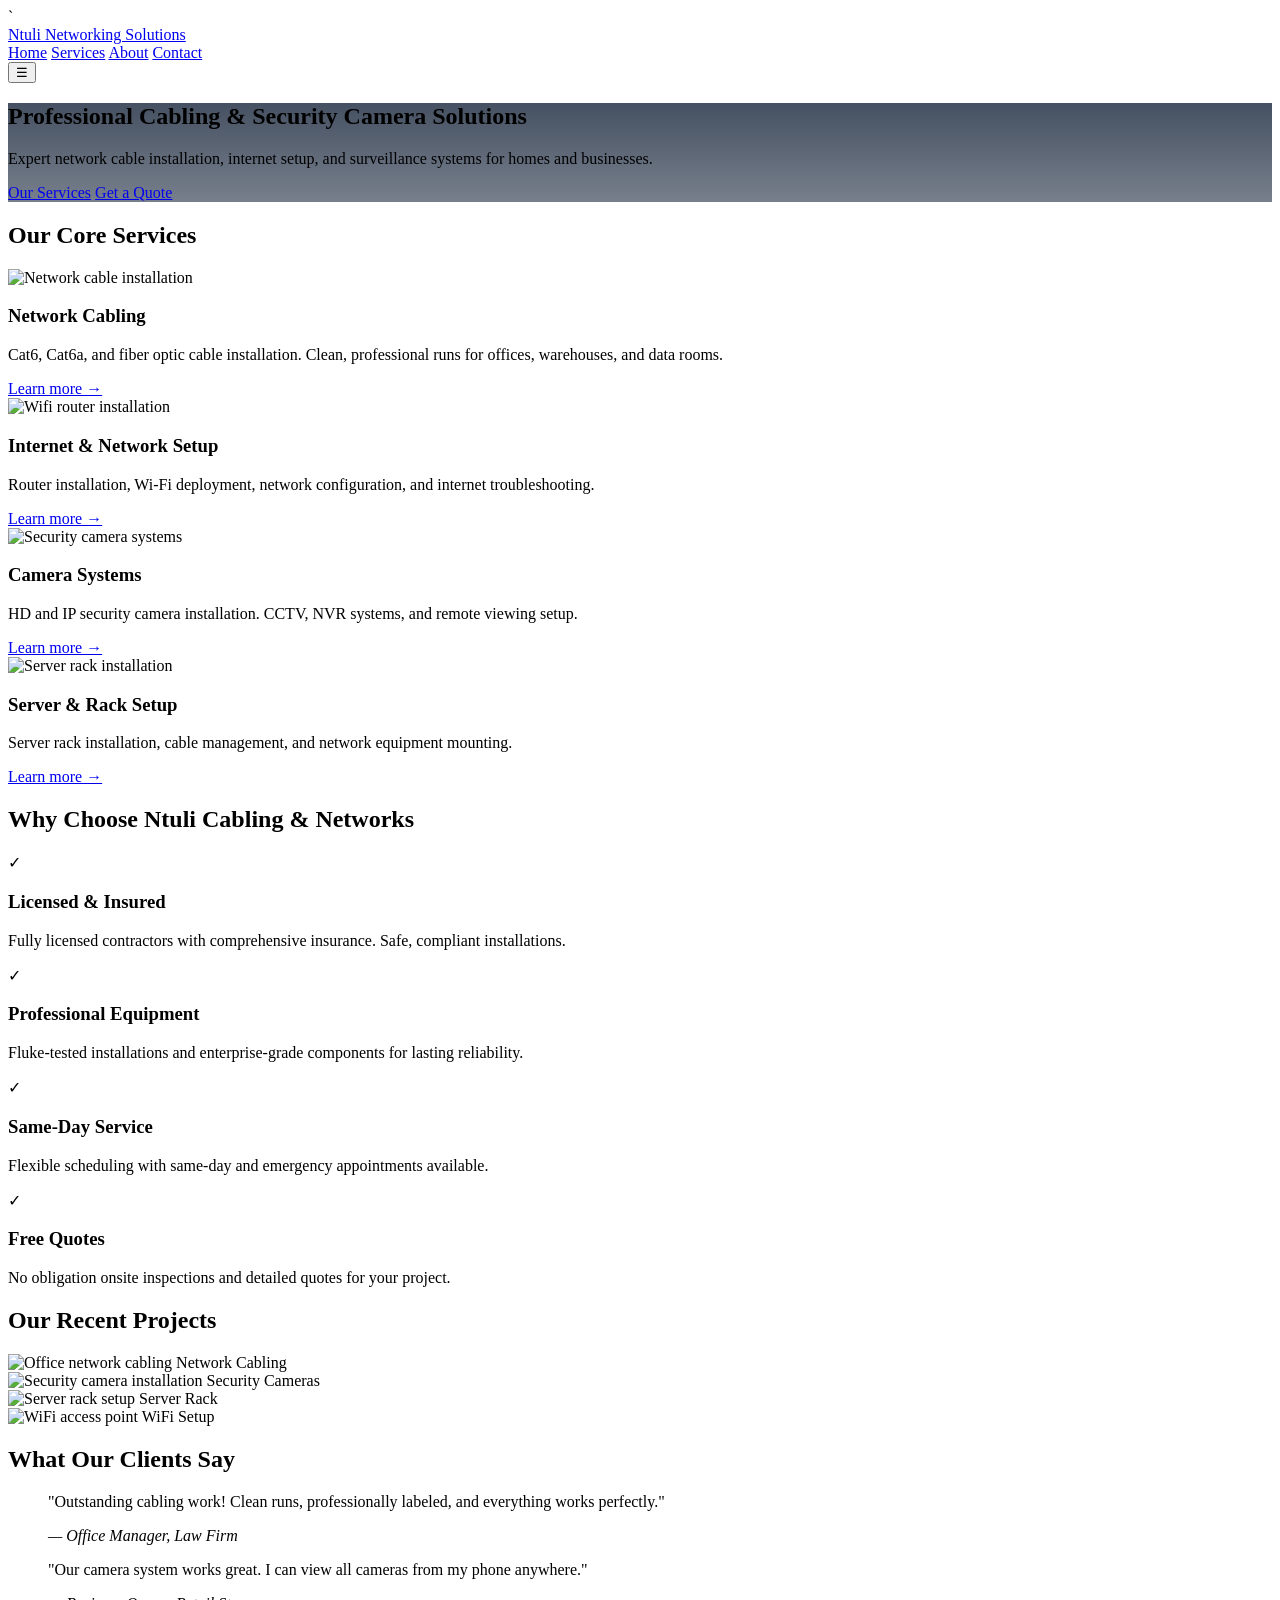
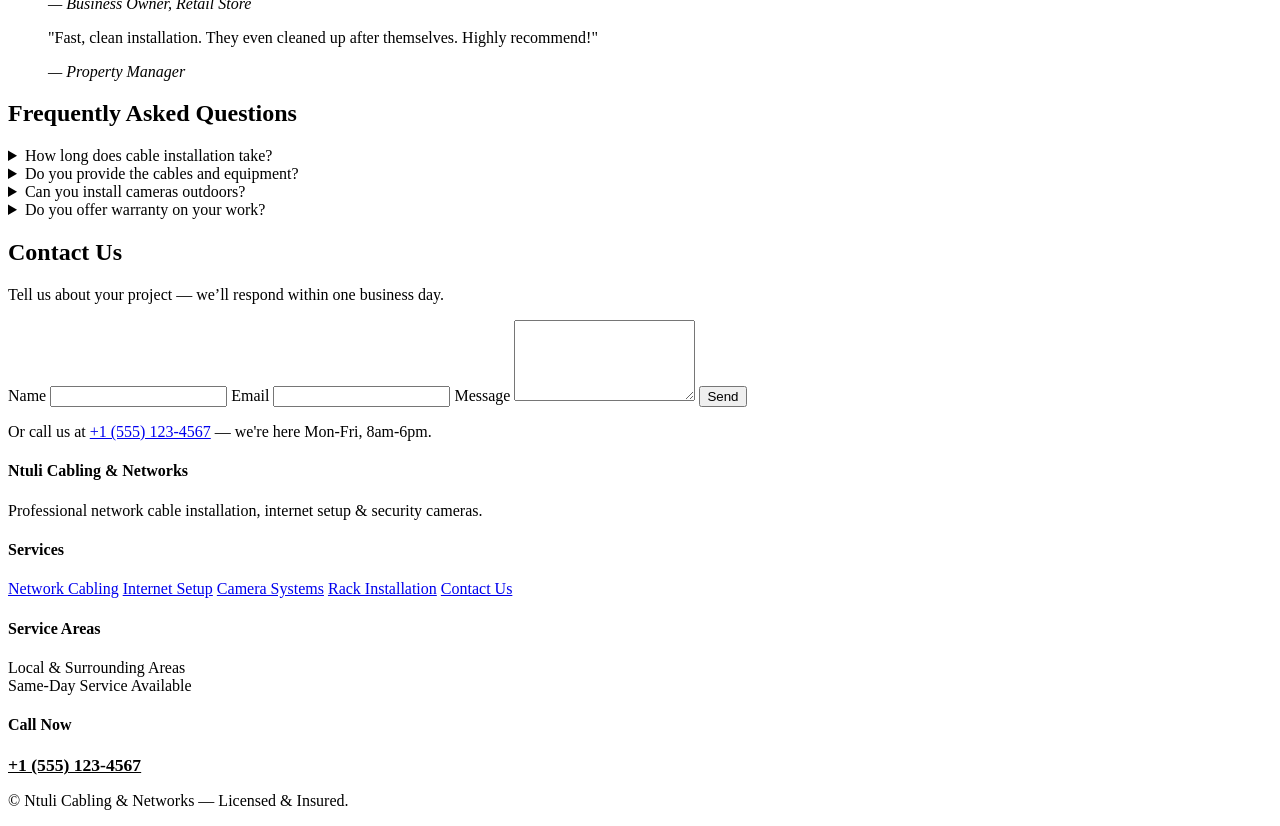
==== index.html @ 5f5aaac6 "Add files via upload" ====
`<!doctype html>
<html lang="en">
  <head>
    <meta charset="utf-8" />
    <meta name="viewport" content="width=device-width, initial-scale=1" />
    <title>Ntuli Networking Solutions</title>
    <link rel="preconnect" href="https://fonts.googleapis.com">
    <link rel="preconnect" href="https://fonts.gstatic.com" crossorigin>
    <link href="https://fonts.googleapis.com/css2?family=Inter:wght@300;400;600;700&display=swap" rel="stylesheet">
    <link rel="stylesheet" href="css/styles.css" />
  </head>
  <body>
    <header class="site-header" role="banner">
      <div class="container header-row">
        <a class="logo" href="index.html">Ntuli <span>Networking Solutions</span></a>
        <nav id="primary-navigation" class="nav" role="navigation" aria-label="Primary navigation">
          <a href="index.html">Home</a>
          <a href="services.html">Services</a>
          <a href="about.html">About</a>
          <a href="contact.html">Contact</a>
        </nav>
        <button class="nav-toggle" aria-label="Toggle navigation" aria-controls="primary-navigation" aria-expanded="false">☰</button>
      </div>
    </header>

    <main>
<section class="hero hero-cables" style="background-image:linear-gradient(rgba(7,22,45,0.75),rgba(7,22,45,0.55)),url('https://picsum.photos/1600/900?grayscale')">
        <div class="container hero-inner">
          <h1>Professional Cabling & Security Camera Solutions</h1>
          <p class="lead">Expert network cable installation, internet setup, and surveillance systems for homes and businesses.</p>
          <div class="hero-actions">
            <a class="btn" href="services.html">Our Services</a>
            <a class="btn ghost" href="contact.html">Get a Quote</a>
          </div>
        </div>
      </section>

      <section id="services" class="container services">
        <h2>Our Core Services</h2>
        <div class="cards">
<article class="card">
            <img src="https://picsum.photos/seed/cable/600/400" alt="Network cable installation" loading="lazy" />
            <h3>Network Cabling</h3>
            <p>Cat6, Cat6a, and fiber optic cable installation. Clean, professional runs for offices, warehouses, and data rooms.</p>
            <a class="card-link" href="services.html#cabling">Learn more →</a>
          </article>
<article class="card">
            <img src="https://picsum.photos/seed/wifi/600/400" alt="Wifi router installation" loading="lazy" />
            <h3>Internet & Network Setup</h3>
            <p>Router installation, Wi-Fi deployment, network configuration, and internet troubleshooting.</p>
            <a class="card-link" href="services.html#internet">Learn more →</a>
          </article>
          <article class="card">
            <img src="https://picsum.photos/seed/camera/600/400" alt="Security camera systems" loading="lazy" />
            <h3>Camera Systems</h3>
            <p>HD and IP security camera installation. CCTV, NVR systems, and remote viewing setup.</p>
            <a class="card-link" href="services.html#cameras">Learn more →</a>
          </article>
          <article class="card">
            <img src="https://picsum.photos/seed/rack/600/400" alt="Server rack installation" loading="lazy" />
            <h3>Server & Rack Setup</h3>
            <p>Server rack installation, cable management, and network equipment mounting.</p>
            <a class="card-link" href="services.html#racks">Learn more →</a>
          </article>
        </div>
      </section>

      <section id="why-us" class="container why-us">
        <h2>Why Choose Ntuli Cabling & Networks</h2>
        <div class="features-grid">
          <div class="feature">
            <div class="feature-icon">✓</div>
            <h3>Licensed & Insured</h3>
            <p>Fully licensed contractors with comprehensive insurance. Safe, compliant installations.</p>
          </div>
          <div class="feature">
            <div class="feature-icon">✓</div>
            <h3>Professional Equipment</h3>
            <p>Fluke-tested installations and enterprise-grade components for lasting reliability.</p>
          </div>
          <div class="feature">
            <div class="feature-icon">✓</div>
            <h3>Same-Day Service</h3>
            <p>Flexible scheduling with same-day and emergency appointments available.</p>
          </div>
          <div class="feature">
            <div class="feature-icon">✓</div>
            <h3>Free Quotes</h3>
            <p>No obligation onsite inspections and detailed quotes for your project.</p>
          </div>
        </div>
      </section>

<section id="gallery" class="container gallery">
        <h2>Our Recent Projects</h2>
        <div class="gallery-grid">
          <div class="gallery-item">
            <img src="https://picsum.photos/seed/gallery1/400/300" alt="Office network cabling" />
            <span>Network Cabling</span>
          </div>
          <div class="gallery-item">
            <img src="https://picsum.photos/seed/gallery2/400/300" alt="Security camera installation" />
            <span>Security Cameras</span>
          </div>
          <div class="gallery-item">
            <img src="https://picsum.photos/seed/gallery3/400/300" alt="Server rack setup" />
            <span>Server Rack</span>
          </div>
          <div class="gallery-item">
            <img src="https://picsum.photos/seed/gallery4/400/300" alt="WiFi access point" />
            <span>WiFi Setup</span>
          </div>
        </div>
      </section>

      <section id="testimonials" class="container testimonials">
        <h2>What Our Clients Say</h2>
        <div class="testimonial-grid">
          <blockquote class="testimonial">
            <p>"Outstanding cabling work! Clean runs, professionally labeled, and everything works perfectly."</p>
            <cite>— Office Manager, Law Firm</cite>
          </blockquote>
          <blockquote class="testimonial">
            <p>"Our camera system works great. I can view all cameras from my phone anywhere."</p>
            <cite>— Business Owner, Retail Store</cite>
          </blockquote>
          <blockquote class="testimonial">
            <p>"Fast, clean installation. They even cleaned up after themselves. Highly recommend!"</p>
            <cite>— Property Manager</cite>
          </blockquote>
        </div>
      </section>

      <section id="faq" class="container faq">
        <h2>Frequently Asked Questions</h2>
        <details class="faq-item">
          <summary>How long does cable installation take?</summary>
          <p>Most residential jobs complete in 1 day. Commercial projects vary from 1-5 days depending on scope.</p>
        </details>
        <details class="faq-item">
          <summary>Do you provide the cables and equipment?</summary>
          <p>Yes! We supply all materials. We offer competitive pricing on quality Cat6, Cat6a, and fiber cables.</p>
        </details>
        <details class="faq-item">
          <summary>Can you install cameras outdoors?</summary>
          <p>Absolutely. We install weatherproof outdoor cameras with night vision and motion detection.</p>
        </details>
        <details class="faq-item">
          <summary>Do you offer warranty on your work?</summary>
          <p>Yes! All installations include a 1-year warranty on labor and manufacturer warranty on equipment.</p>
        </details>
      </section>

      <section id="contact" class="container contact">
        <h2>Contact Us</h2>
        <p>Tell us about your project — we’ll respond within one business day.</p>
        <form id="contactForm" class="contact-form">
          <label for="name">Name</label>
          <input id="name" name="name" required />

          <label for="email">Email</label>
          <input id="email" name="email" type="email" required />

          <label for="message">Message</label>
          <textarea id="message" name="message" rows="5" required></textarea>

          <button type="submit" class="btn">Send</button>
        </form>
        <p class="hint">Or call us at <a href="tel:+15551234567">+1 (555) 123-4567</a> — we're here Mon-Fri, 8am-6pm.</p>
      </section>
    </main>

<footer class="site-footer">
      <div class="container">
        <div class="footer-grid">
          <div class="footer-col">
            <h4>Ntuli Cabling & Networks</h4>
            <p>Professional network cable installation, internet setup & security cameras.</p>
          </div>
          <div class="footer-col">
            <h4>Services</h4>
            <nav class="footer-nav">
              <a href="services.html">Network Cabling</a>
              <a href="services.html">Internet Setup</a>
              <a href="services.html">Camera Systems</a>
              <a href="services.html">Rack Installation</a>
              <a href="contact.html">Contact Us</a>
            </nav>
          </div>
          <div class="footer-col">
            <h4>Service Areas</h4>
            <p>Local & Surrounding Areas<br/>Same-Day Service Available</p>
          </div>
          <div class="footer-col">
            <h4>Call Now</h4>
            <p><a href="tel:+15551234567" style="color:var(--accent);font-weight:700;font-size:1.1rem">+1 (555) 123-4567</a></p>
          </div>
        </div>
        <p class="copyright">© <span id="year"></span> Ntuli Cabling & Networks — Licensed & Insured.</p>
      </div>
    </footer>

    <script src="js/script.js"></script>
  </body>
</html>
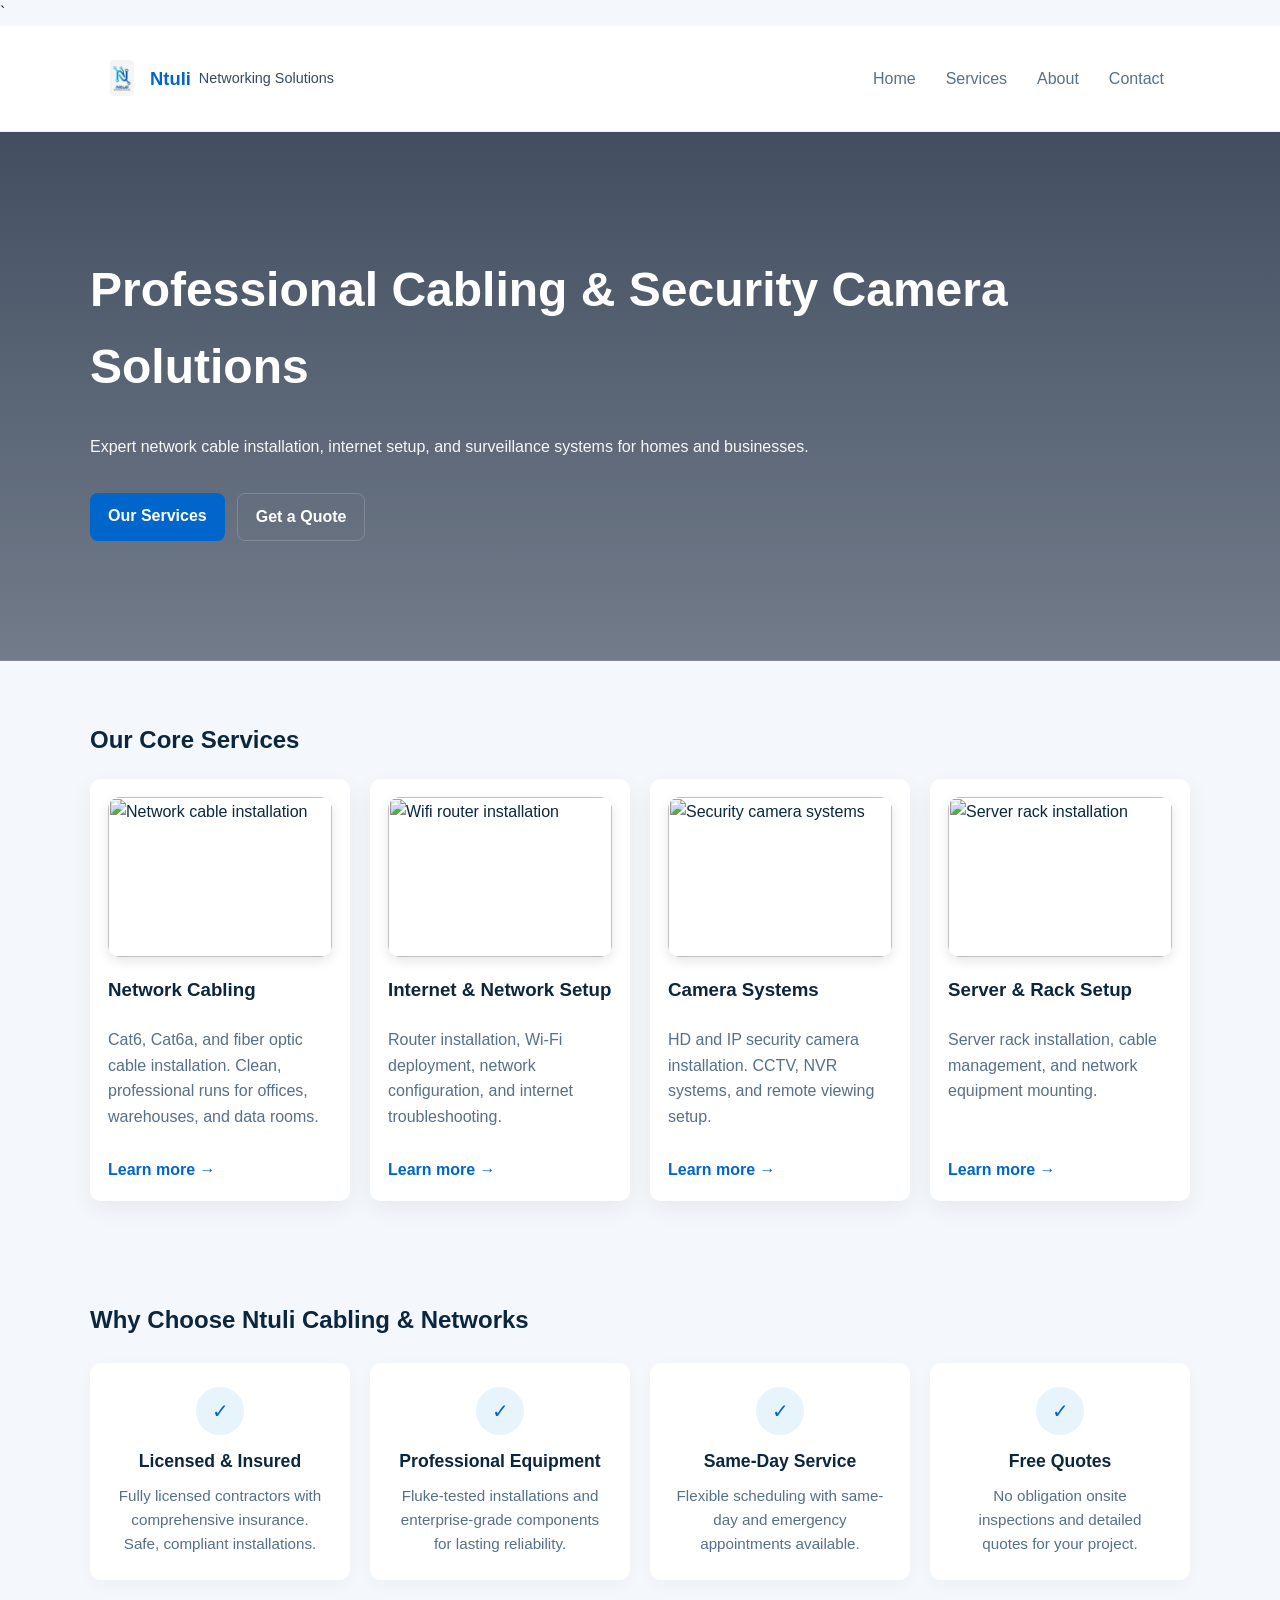
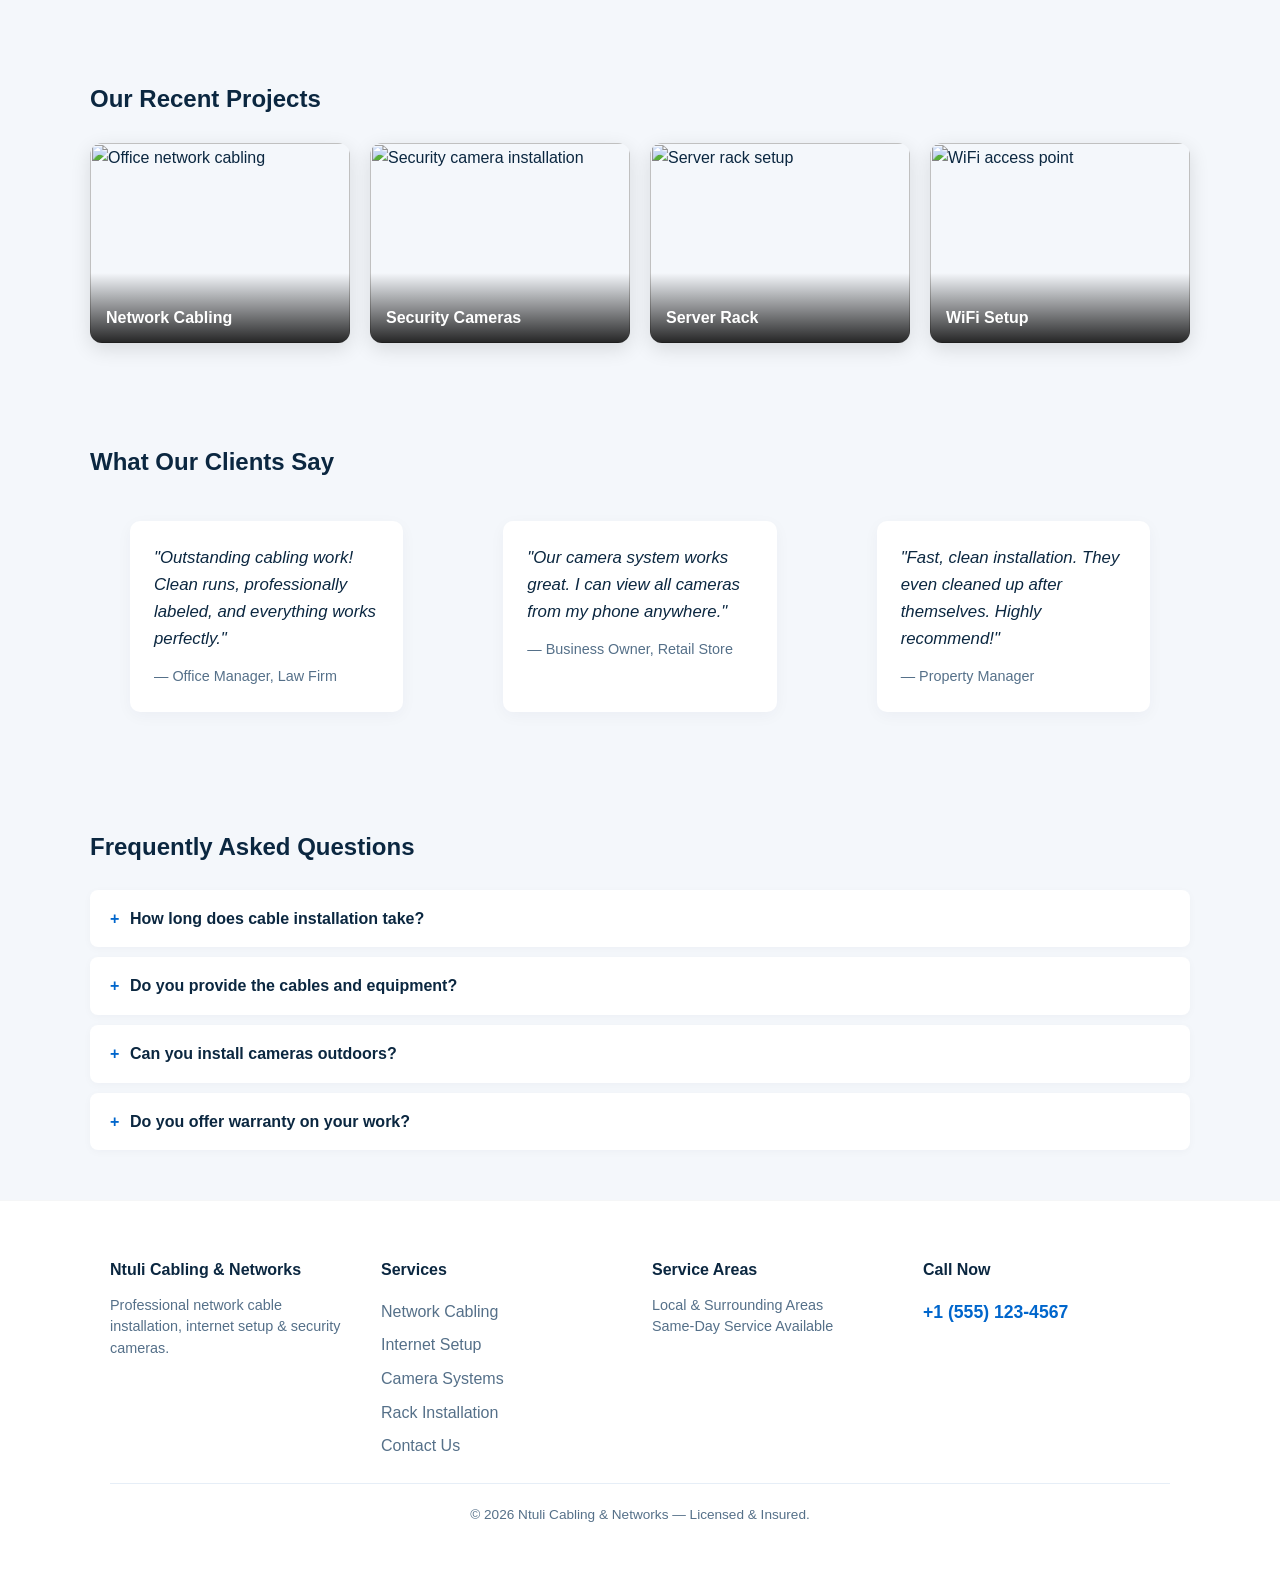
==== commit 5aa83e2c: "Add files via upload" ====
--- a/index.html
+++ b/index.html
@@ -1,18 +1,41 @@
 `<!doctype html>
 <html lang="en">
-  <head>
+<head>
     <meta charset="utf-8" />
     <meta name="viewport" content="width=device-width, initial-scale=1" />
     <title>Ntuli Networking Solutions</title>
+    
+    <!-- SEO Meta Tags -->
+    <meta name="description" content="Ntuli Networking Solutions - Professional network cable installation, internet setup & security camera systems. Licensed & insured. Call (555) 123-4567" />
+    <meta name="keywords" content="network cabling, internet setup, security cameras, cable installation, wifi installation, server rack setup, CCTV" />
+    <meta name="author" content="Ntuli Networking Solutions" />
+    <meta name="robots" content="index, follow" />
+    
+    <!-- Open Graph / Social Media -->
+    <meta property="og:title" content="Ntuli Networking Solutions - Professional Cabling & Security Services" />
+    <meta property="og:description" content="Expert network cable installation, internet setup & security camera systems for homes and businesses." />
+    <meta property="og:type" content="website" />
+    <meta property="og:url" content="https://ntulinetworking.example" />
+<meta property="og:image" content="logo.jpeg" />
+    
+    <!-- Twitter Card -->
+    <meta name="twitter:card" content="summary_large_image" />
+    <meta name="twitter:title" content="Ntuli Networking Solutions" />
+    <meta name="twitter:description" content="Professional network cabling, internet setup & security cameras" />
+    
+<!-- Favicon - Logo JPEG image for browser tabs and search results -->
+    <link rel="icon" type="image/jpeg" href="logo.jpeg" />
+    <link rel="apple-touch-icon" href="logo.jpeg" />
+    
     <link rel="preconnect" href="https://fonts.googleapis.com">
     <link rel="preconnect" href="https://fonts.gstatic.com" crossorigin>
     <link href="https://fonts.googleapis.com/css2?family=Inter:wght@300;400;600;700&display=swap" rel="stylesheet">
-    <link rel="stylesheet" href="css/styles.css" />
+    <link rel="stylesheet" href="styles.css" />
   </head>
   <body>
     <header class="site-header" role="banner">
       <div class="container header-row">
-        <a class="logo" href="index.html">Ntuli <span>Networking Solutions</span></a>
+<a class="logo" href="index.html"><img src="logo.jpeg" alt="Ntuli Logo" style="height:40px;vertical-align:middle;margin-right:8px;border-radius:4px" />Ntuli <span>Networking Solutions</span></a>
         <nav id="primary-navigation" class="nav" role="navigation" aria-label="Primary navigation">
           <a href="index.html">Home</a>
           <a href="services.html">Services</a>
@@ -24,7 +47,7 @@
     </header>
 
     <main>
-<section class="hero hero-cables" style="background-image:linear-gradient(rgba(7,22,45,0.75),rgba(7,22,45,0.55)),url('https://picsum.photos/1600/900?grayscale')">
+<section class="hero hero-cables" style="background-image:linear-gradient(rgba(7,22,45,0.75),rgba(7,22,45,0.55)),url('https://th.bing.com/th/id/OIP.ifvODqB_610pcDuemyy1oQHaEP?w=283&h=184&c=7&r=0&o=5&dpr=1.3&pid=1.7')">
         <div class="container hero-inner">
           <h1>Professional Cabling & Security Camera Solutions</h1>
           <p class="lead">Expert network cable installation, internet setup, and surveillance systems for homes and businesses.</p>
@@ -39,25 +62,25 @@
         <h2>Our Core Services</h2>
         <div class="cards">
 <article class="card">
-            <img src="https://picsum.photos/seed/cable/600/400" alt="Network cable installation" loading="lazy" />
+            <img src="https://th.bing.com/th/id/OIP.Bh00tPhGCwIULtZoQrzIXQHaEK?w=301&h=180&c=7&r=0&o=5&dpr=1.3&pid=1.7" alt="Network cable installation" loading="lazy" />
             <h3>Network Cabling</h3>
             <p>Cat6, Cat6a, and fiber optic cable installation. Clean, professional runs for offices, warehouses, and data rooms.</p>
             <a class="card-link" href="services.html#cabling">Learn more →</a>
           </article>
 <article class="card">
-            <img src="https://picsum.photos/seed/wifi/600/400" alt="Wifi router installation" loading="lazy" />
+            <img src="https://th.bing.com/th/id/OIP.AEt4Dv7PTYU-OU5lIjsv7QHaFF?w=252&h=180&c=7&r=0&o=5&dpr=1.3&pid=1.7" alt="Wifi router installation" loading="lazy" />
             <h3>Internet & Network Setup</h3>
             <p>Router installation, Wi-Fi deployment, network configuration, and internet troubleshooting.</p>
             <a class="card-link" href="services.html#internet">Learn more →</a>
           </article>
           <article class="card">
-            <img src="https://picsum.photos/seed/camera/600/400" alt="Security camera systems" loading="lazy" />
+            <img src="https://th.bing.com/th/id/OIP.Ey2JBJjMr-dD8d0jhWyhjgHaES?w=328&h=190&c=7&r=0&o=5&dpr=1.3&pid=1.7" alt="Security camera systems" loading="lazy" />
             <h3>Camera Systems</h3>
             <p>HD and IP security camera installation. CCTV, NVR systems, and remote viewing setup.</p>
             <a class="card-link" href="services.html#cameras">Learn more →</a>
           </article>
           <article class="card">
-            <img src="https://picsum.photos/seed/rack/600/400" alt="Server rack installation" loading="lazy" />
+            <img src="https://th.bing.com/th/id/OIP.LgX67RZ3X95pC7o530O5cgHaIb?w=158&h=180&c=7&r=0&o=5&dpr=1.3&pid=1.7" alt="Server rack installation" loading="lazy" />
             <h3>Server & Rack Setup</h3>
             <p>Server rack installation, cable management, and network equipment mounting.</p>
             <a class="card-link" href="services.html#racks">Learn more →</a>
@@ -93,21 +116,21 @@
 
 <section id="gallery" class="container gallery">
         <h2>Our Recent Projects</h2>
-        <div class="gallery-grid">
-          <div class="gallery-item">
-            <img src="https://picsum.photos/seed/gallery1/400/300" alt="Office network cabling" />
+<div class="gallery-grid">
+          <div class="gallery-item">
+            <img src="https://th.bing.com/th/id/OIP.Mye6bzQgeHhdfx7r1ESy7gHaGs?w=185&h=180&c=7&r=0&o=5&dpr=1.3&pid=1.7" alt="Office network cabling" />
             <span>Network Cabling</span>
           </div>
           <div class="gallery-item">
-            <img src="https://picsum.photos/seed/gallery2/400/300" alt="Security camera installation" />
+            <img src="https://tse4.mm.bing.net/th/id/OIP.1j7VifekO_Dwcw20s2VRpgHaJ4?r=0&pid=ImgDet&w=187&h=249&c=7&dpr=1,3&o=7&rm=3" alt="Security camera installation" />
             <span>Security Cameras</span>
           </div>
           <div class="gallery-item">
-            <img src="https://picsum.photos/seed/gallery3/400/300" alt="Server rack setup" />
+            <img src="https://i.redd.it/2ch8qy19nuw21.jpg" alt="Server rack setup" />
             <span>Server Rack</span>
           </div>
           <div class="gallery-item">
-            <img src="https://picsum.photos/seed/gallery4/400/300" alt="WiFi access point" />
+            <img src="https://tse4.mm.bing.net/th/id/OIP.twEtPA6MN-WpjCji8Gu-GQAAAA?r=0&w=400&h=400&rs=1&pid=ImgDetMain&o=7&rm=3" alt="WiFi access point" />
             <span>WiFi Setup</span>
           </div>
         </div>
@@ -151,23 +174,7 @@
         </details>
       </section>
 
-      <section id="contact" class="container contact">
-        <h2>Contact Us</h2>
-        <p>Tell us about your project — we’ll respond within one business day.</p>
-        <form id="contactForm" class="contact-form">
-          <label for="name">Name</label>
-          <input id="name" name="name" required />
-
-          <label for="email">Email</label>
-          <input id="email" name="email" type="email" required />
-
-          <label for="message">Message</label>
-          <textarea id="message" name="message" rows="5" required></textarea>
-
-          <button type="submit" class="btn">Send</button>
-        </form>
-        <p class="hint">Or call us at <a href="tel:+15551234567">+1 (555) 123-4567</a> — we're here Mon-Fri, 8am-6pm.</p>
-      </section>
+      
     </main>
 
 <footer class="site-footer">
@@ -200,6 +207,6 @@
       </div>
     </footer>
 
-    <script src="js/script.js"></script>
+    <script src="script.js"></script>
   </body>
 </html>
--- a/styles.css
+++ b/styles.css
@@ -0,0 +1,151 @@
+/* Professional responsive styles for Ntuli Networking Solutions */
+:root{
+	--accent:#0066cc;
+	--accent-600:#005bb5;
+	--accent-light:#e8f4fc;
+	--bg:#f4f7fb;
+	--card:#ffffff;
+	--text:#0b2740;
+	--muted:#557089;
+	--border:#e6eef7;
+}
+*{box-sizing:border-box}
+body{font-family:Inter,Segoe UI,Roboto,Arial,sans-serif;margin:0;color:var(--text);background:var(--bg);line-height:1.6;-webkit-font-smoothing:antialiased}
+.container{max-width:1100px;margin:0 auto;padding:32px 20px}
+.header-row{display:flex;align-items:center;gap:16px;justify-content:space-between}
+.site-header{background:#fff;border-bottom:1px solid rgba(11,37,69,0.06);position:sticky;top:0;z-index:40}
+.logo{font-weight:700;color:var(--accent);text-decoration:none;font-size:1.15rem;display:flex;align-items:center;gap:8px}
+.logo img{max-height:36px;width:auto;border-radius:4px}
+.logo span{font-weight:400;color:#334a66;font-size:0.9rem}
+.nav{display:flex;gap:18px;align-items:center}
+.nav a{color:var(--muted);text-decoration:none;padding:8px 6px;border-radius:6px}
+.nav a:hover,.nav a.active{color:var(--accent);background:rgba(0,102,204,0.06)}
+.nav-toggle{display:none;background:none;border:0;font-size:24px;padding:8px;cursor:pointer;color:var(--accent)}
+.hero{padding:80px 0;background-size:cover;background-position:center;color:#fff}
+.hero-inner{padding:40px 0;display:flex;flex-direction:column;justify-content:center;min-height:320px}
+.hero h1{margin:0 0 12px;font-size:2.2rem;font-weight:700}
+.lead{color:var(--muted);max-width:760px}
+.hero .lead{color:rgba(255,255,255,0.95)}
+.hero-actions{margin-top:18px;display:flex;gap:12px}
+.btn{display:inline-block;background:var(--accent);color:#fff;padding:10px 18px;border-radius:8px;text-decoration:none;font-weight:600}
+.btn.ghost{background:transparent;color:#fff;border:1px solid rgba(255,255,255,0.18)}
+.services{padding:40px 0}
+.services h2,.about h2{color:var(--text)}
+.cards{display:grid;grid-template-columns:repeat(auto-fit,minmax(260px,1fr));gap:20px;margin-top:18px}
+.card{background:var(--card);padding:18px;border-radius:10px;box-shadow:0 8px 24px rgba(11,37,69,0.06);overflow:hidden;display:flex;flex-direction:column}
+.card img{width:100%;height:160px;object-fit:cover;border-radius:12px;margin-bottom:12px;box-shadow:0 4px 12px rgba(0,0,0,0.1)}
+.card h3{margin:6px 0}
+.card p{color:var(--muted);flex:1}
+.card-link{margin-top:12px;color:var(--accent);text-decoration:none;font-weight:600}
+.about-hero{padding:40px 0}
+.team .card img{height:180px}
+.service{background:var(--card);padding:24px;border-radius:12px;margin:24px 0;box-shadow:0 8px 24px rgba(11,37,69,0.06)}
+.service img{width:100%;height:auto;aspect-ratio:16/9;object-fit:cover;border-radius:12px;margin:16px 0;box-shadow:0 6px 20px rgba(0,0,0,0.12);display:block}
+.service h2{color:var(--accent);margin:0 0 8px;font-size:1.5rem}
+.service p{color:var(--muted);margin:0 0 16px;line-height:1.7}
+.service ul{list-style:none;padding:0;margin:16px 0 0;display:grid;grid-template-columns:repeat(auto-fit,minmax(200px,1fr));gap:8px}
+.service li{padding:8px 12px;background:var(--accent-light);border-radius:6px;color:var(--text);font-size:0.95rem}
+.service li::before{content:"✓";color:var(--accent);font-weight:700;margin-right:8px}
+.contact-page .contact-grid{display:grid;grid-template-columns:1fr;gap:24px}
+.contact-form{background:var(--card);padding:18px;border-radius:10px;box-shadow:0 8px 24px rgba(11,37,69,0.05)}
+label{display:block;font-size:0.95rem;color:var(--text);margin:10px 0 6px}
+input,textarea,select{padding:12px;border:1px solid #e6eef7;border-radius:8px;font-size:1rem;width:100%;box-shadow:none}
+input:focus,textarea:focus,select:focus{outline:none;border-color:var(--accent);box-shadow:0 4px 18px rgba(0,102,204,0.08)}
+.contact-form .btn{width:100%;margin-top:12px}
+.contact-info{background:transparent}
+.contact-info img{width:100%;border-radius:8px;margin-top:12px;display:block}
+img{max-width:100%;height:auto}
+/* Ensure contact form on index (id=contactForm) matches contact page styling */
+form#contactForm{background:var(--card);padding:18px;border-radius:10px;box-shadow:0 8px 24px rgba(11,37,69,0.05);max-width:760px}
+.site-footer{padding:24px 0;text-align:center;color:#6b7b8e;background:#fff;border-top:1px solid rgba(11,37,69,0.04)}
+
+@media(min-width:800px){
+	.hero h1{font-size:3rem}
+	.contact-page .contact-grid{grid-template-columns:1fr 360px}
+	.nav-toggle{display:none}
+	.nav{display:flex !important}
+}
+@media(max-width:799px){
+	.nav{display:none;position:absolute;top:100%;left:0;right:0;background:#fff;flex-direction:column;padding:16px;box-shadow:0 4px 12px rgba(0,0,0,0.1)}
+	.nav-toggle{display:inline-block;position:relative}
+	.header-row{position:relative;flex-wrap:wrap}
+}
+
+/* New Section Styles */
+.why-us, .testimonials, .faq{padding:40px 0}
+.why-us h2, .testimonials h2, .faq h2{color:var(--text);margin-bottom:24px}
+
+.features-grid{display:grid;grid-template-columns:repeat(auto-fit,minmax(220px,1fr));gap:20px}
+.feature{background:var(--card);padding:24px;border-radius:10px;box-shadow:0 4px 16px rgba(11,37,69,0.04);text-align:center}
+.feature-icon{width:48px;height:48px;background:var(--accent-light);border-radius:50%;display:flex;align-items:center;justify-content:center;margin:0 auto 12px;color:var(--accent);font-size:20px}
+.feature h3{margin:0 0 8px;font-size:1.1rem}
+.feature p{color:var(--muted);margin:0;font-size:0.95rem}
+
+.testimonial-grid{display:grid;grid-template-columns:repeat(auto-fit,minmax(280px,1fr));gap:20px}
+.testimonial{background:var(--card);padding:24px;border-radius:10px;box-shadow:0 4px 16px rgba(11,37,69,0.04);font-style:italic}
+.testimonial p{font-size:1.05rem;margin:0 0 12px;color:var(--text)}
+.testimonial cite{color:var(--muted);font-style:normal;font-size:0.9rem}
+
+.faq-item{background:var(--card);border-radius:8px;margin:10px 0;box-shadow:0 2px 8px rgba(11,37,69,0.03)}
+.faq-item summary{padding:16px 20px;cursor:pointer;font-weight:600;color:var(--text);list-style:none}
+.faq-item summary::-webkit-details-marker{display:none}
+.faq-item summary::before{content:"+";display:inline-block;width:20px;color:var(--accent);font-weight:700}
+.faq-item[open] summary::before{content:"-"}
+.faq-item p{padding:0 20px 16px;margin:0;color:var(--muted)}
+
+.footer-grid{display:grid;grid-template-columns:repeat(auto-fit,minmax(180px,1fr));gap:24px;text-align:left;margin-bottom:20px}
+.footer-col h4{margin:0 0 12px;color:var(--text);font-size:1rem}
+.footer-col p{color:var(--muted);margin:0;font-size:0.9rem;line-height:1.5}
+.footer-col a{display:block;color:var(--muted);text-decoration:none;padding:4px 0}
+.footer-col a:hover{color:var(--accent)}
+.copyright{text-align:center;margin-top:20px;padding-top:20px;border-top:1px solid var(--border);font-size:0.85rem;color:var(--muted)}
+
+.btn:hover{background:var(--accent-600)}
+.btn.ghost:hover{background:rgba(255,255,255,0.1)}
+
+input::-webkit-input-placeholder, textarea::-webkit-input-placeholder{color:#a0aec0}
+input:-moz-placeholder, textarea:-moz-placeholder{color:#a0aec0}
+
+@media(min-width:800px){
+	.features-grid{grid-template-columns:repeat(4,1fr)}
+	.testimonial-grid{grid-template-columns:repeat(3,1fr)}
+}
+
+/* Portfolio Styles */
+.portfolio-grid{display:grid;grid-template-columns:repeat(auto-fit,minmax(320px,1fr));gap:24px;margin-top:24px}
+.project{background:var(--card);border-radius:10px;overflow:hidden;box-shadow:0 4px 16px rgba(11,37,69,0.04)}
+.project img{width:100%;height:200px;object-fit:cover}
+.project h3{margin:16px 16px 8px;font-size:1.2rem}
+.project p{padding:0 16px;color:var(--muted);margin:0 0 12px}
+.project-tag{display:inline-block;background:var(--accent-light);color:var(--accent);padding:4px 10px;border-radius:20px;font-size:0.8rem;margin:0 4px 16px}
+
+/* Pricing Styles */
+.pricing-grid{display:grid;grid-template-columns:repeat(auto-fit,minmax(260px,1fr));gap:20px;margin:24px 0 40px}
+.pricing-card{background:var(--card);padding:28px;border-radius:12px;box-shadow:0 4px 16px rgba(11,37,69,0.06);text-align:center;position:relative}
+.pricing-card.featured{border:2px solid var(--accent);transform:scale(1.02)}
+.featured-badge{position:absolute;top:-12px;left:50%;transform:translateX(-50%);background:var(--accent);color:#fff;padding:4px 16px;border-radius:20px;font-size:0.8rem;font-weight:600}
+.pricing-card h3{margin:0 0 8px}
+.price{font-size:2rem;font-weight:700;color:var(--text);margin:8px 0}
+.price span{font-size:1rem;font-weight:400;color:var(--muted)}
+.price-desc{color:var(--muted);margin:0 0 16px}
+.pricing-card ul{list-style:none;padding:0;margin:0 0 20px;text-align:left}
+.pricing-card li{padding:8px 0;border-bottom:1px solid var(--border);color:var(--muted)}
+.pricing-card li::before{content:"✓";color:var(--accent);margin-right:8px}
+.cta-section{background:var(--accent-light);padding:40px;border-radius:12px;text-align:center;margin:40px 0}
+.cta-section h2{color:var(--text);margin:0 0 12px}
+.cta-section p{margin:0 0 20px;color:var(--muted)}
+
+.form-success{background:#d4edda;border:1px solid #c3e6cb;color:#155724;padding:12px 16px;border-radius:8px;margin-top:12px;font-size:0.95rem}
+
+/* Gallery Styles */
+.gallery{padding:40px 0}
+.gallery h2{color:var(--text);margin-bottom:24px}
+.gallery-grid{display:grid;grid-template-columns:repeat(auto-fit,minmax(260px,1fr));gap:20px}
+.gallery-item{position:relative;overflow:hidden;border-radius:12px;cursor:pointer;box-shadow:0 6px 20px rgba(0,0,0,0.12)}
+.gallery-item img{width:100%;height:200px;object-fit:cover;transition:transform 0.4s ease}
+.gallery-item:hover img{transform:scale(1.08)}
+.gallery-item span{position:absolute;bottom:0;left:0;right:0;background:linear-gradient(transparent,rgba(0,0,0,0.85));color:#fff;padding:32px 16px 12px;font-weight:600;font-size:1rem}
+
+.logo{font-weight:700;color:var(--accent);text-decoration:none;font-size:1.15rem}
+.logo span{font-weight:400;color:#334a66;font-size:0.9rem;display:block}
+
